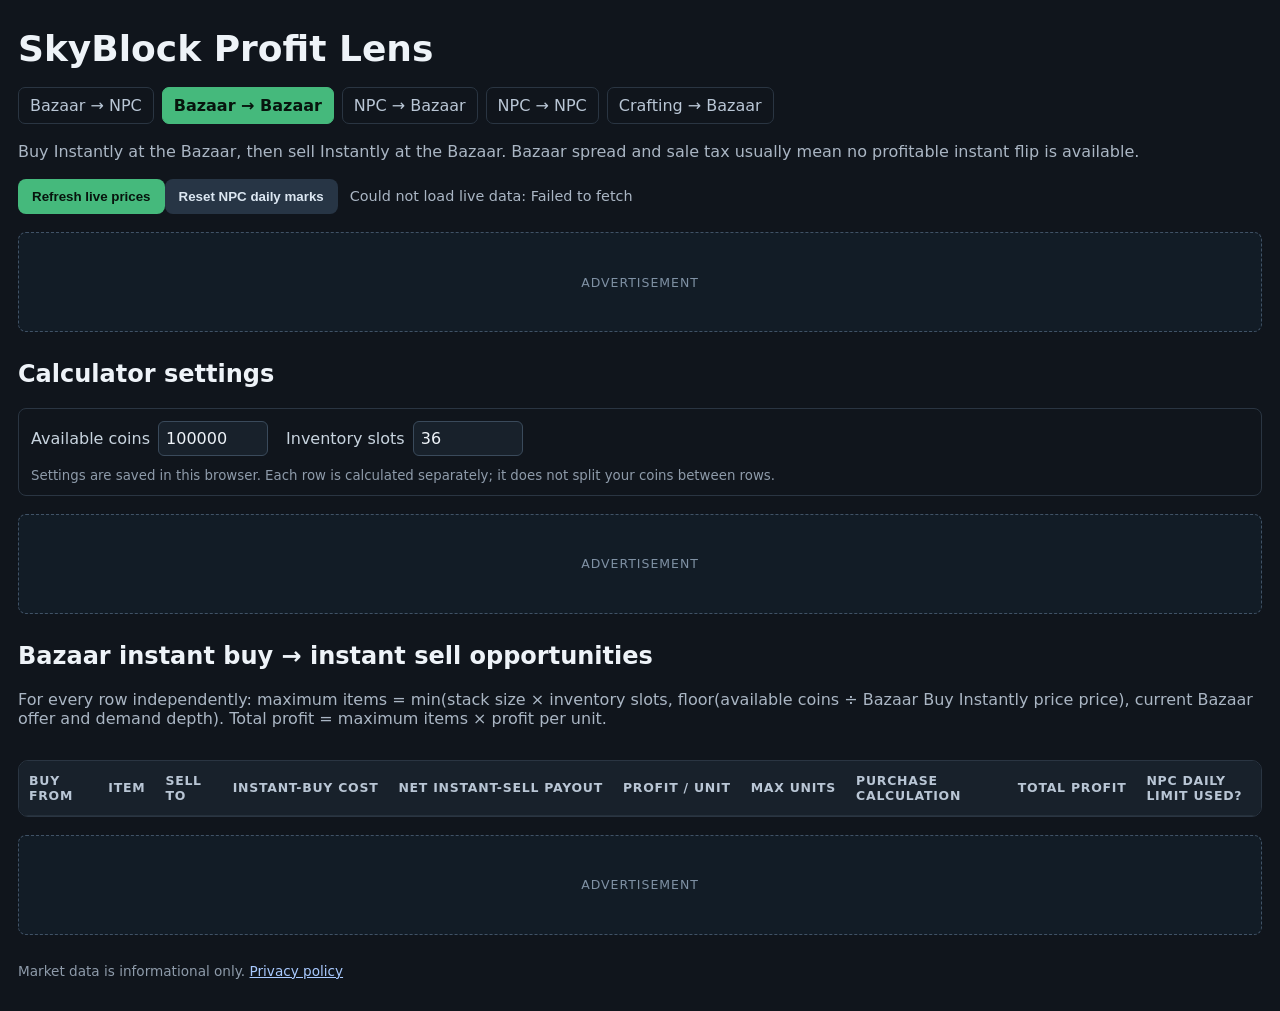
==== docs/bazaar-to-bazaar.html @ baac5933 "Apply NPC daily caps and simplify route columns" ====
<!doctype html><html lang="en"><head><meta charset="utf-8"><meta name="viewport" content="width=device-width, initial-scale=1"><title>SkyBlock Bazaar to Bazaar Profit Calculator</title><script async data-adsense-loader="true" src="https://pagead2.googlesyndication.com/pagead/js/adsbygoogle.js?client=ca-pub-4658532603581606" crossorigin="anonymous"></script><link rel="stylesheet" href="./styles.css"></head><body data-route="bazaar_to_bazaar"><h1>SkyBlock Profit Lens</h1><nav aria-label="Profit methods"><a href="./" data-route-link="bazaar_to_npc">Bazaar → NPC</a><a href="./bazaar-to-bazaar.html" data-route-link="bazaar_to_bazaar">Bazaar → Bazaar</a><a href="./npc-to-bazaar.html" data-route-link="npc_to_bazaar">NPC → Bazaar</a><a href="./npc-to-npc.html" data-route-link="npc_to_npc">NPC → NPC</a><a href="./crafting.html" data-route-link="crafting">Crafting → Bazaar</a></nav><p id="intro"></p><button id="refresh">Refresh live prices</button><button id="reset-npc-marks" class="secondary" type="button">Reset NPC daily marks</button><span id="status">Loading...</span><div class="ad-slot" data-ad-slot="header"><span>Advertisement</span></div><aside class="ad-slot ad-rail ad-rail-left" data-ad-slot="left_rail"><span>Advertisement</span></aside><aside class="ad-slot ad-rail ad-rail-right" data-ad-slot="right_rail"><span>Advertisement</span></aside><h2>Calculator settings</h2><div class="settings"><label>Available coins <input id="available-coins" type="number" min="0" step="1" value="100000"></label><label>Inventory slots <input id="inventory-slots" type="number" min="1" max="36" step="1" value="36"></label><small>Settings are saved in this browser. Each row is calculated separately; it does not split your coins between rows.</small></div><div class="ad-slot" data-ad-slot="settings"><span>Advertisement</span></div><h2 id="method-title"></h2><p id="formula-note"></p><div id="summary" class="summary"></div><div class="table-wrap"><table><thead><tr><th id="buy-from-header">Buy from</th><th id="item-header">Item</th><th id="sell-to-header">Sell to</th><th id="buy-header" class="coins">Buy / unit</th><th id="sell-header" class="coins">Sell / unit</th><th id="profit-header" class="coins">Profit / unit</th><th id="max-header" class="coins">Max units</th><th>Purchase calculation</th><th class="coins">Total profit</th><th id="daily-header">NPC daily limit used?</th></tr></thead><tbody id="results"></tbody></table></div><div class="ad-slot" data-ad-slot="footer"><span>Advertisement</span></div><footer>Market data is informational only. <a href="./privacy.html">Privacy policy</a></footer><script src="./adsense-config.js"></script><script src="./app.js"></script></body></html>
---- docs/styles.css ----
:root { color-scheme: dark; font-family: Inter, system-ui, sans-serif; }
* { box-sizing: border-box; }
body { max-width: 1400px; margin: 0 auto; padding: 28px 18px; background: #10151c; color: #eef3f8; }
h1 { margin: 0; font-size: clamp(1.55rem, 4vw, 2.25rem); }
h2 { margin-top: 28px; } p { color: #aab6c4; margin: 8px 0 18px; }
nav { display: flex; flex-wrap: wrap; gap: 8px; margin: 18px 0; }
nav a { color: #b9c6d5; text-decoration: none; padding: 8px 11px; border: 1px solid #2a3542; border-radius: 7px; }
nav a.active { color: #07140d; background: #45b97c; border-color: #45b97c; font-weight: 700; }
button { border: 0; border-radius: 8px; background: #45b97c; color: #07140d; font-weight: 700; padding: 10px 14px; cursor: pointer; }
button:disabled { opacity: .6; cursor: wait; } #status { margin-left: 12px; color: #aab6c4; font-size: .9rem; }
.settings { display:flex; align-items:center; flex-wrap:wrap; gap:12px 18px; padding:12px; border:1px solid #2a3542; border-radius:8px; }
.settings label { display:flex; align-items:center; gap:8px; color:#c8d4df; }.settings input { width:110px; border:1px solid #3a4a5b; border-radius:6px; background:#18212b; color:#eef3f8; padding:7px; font:inherit; }.settings small{color:#8e9baa;flex-basis:100%}
.summary { display:flex; flex-wrap:wrap; gap:10px; margin:12px 0; color:#c8d4df; }.summary span{padding:8px 10px;background:#18212b;border-radius:7px;font-variant-numeric:tabular-nums}
.source { min-width: 145px; color: #d5e0eb; white-space: nowrap; }
.table-wrap { margin-top:14px; border:1px solid #2a3542; border-radius:10px; overflow-x:auto; } table{width:100%;min-width:1180px;border-collapse:collapse} th,td{padding:12px 10px;text-align:left;border-bottom:1px solid #25303b} th{background:#18212b;color:#b9c6d5;font-size:.78rem;letter-spacing:.06em;text-transform:uppercase}tr:last-child td{border-bottom:0}tr:hover td{background:#17212b}.coins{text-align:right;font-variant-numeric:tabular-nums;white-space:nowrap}.profit{color:#72e3a4;font-weight:700}.formula{color:#a9caff;white-space:nowrap}.error{color:#ff8e8e}
.ad-slot { min-height:100px; display:grid; place-items:center; margin:18px 0; border:1px dashed #405266; border-radius:8px; background:#121c26; color:#7f91a4; font-size:.78rem; letter-spacing:.08em; text-transform:uppercase }.ad-slot:has(ins){display:block;min-height:0;border-style:solid}.ad-slot.ad-preview{border-color:#7d65d8;background:#1d1835;color:#d4c7ff}.ad-rail{display:none;position:fixed;top:150px;width:140px;min-height:600px;z-index:2}.ad-rail-left{left:max(12px,calc(50vw - 900px))}.ad-rail-right{right:max(12px,calc(50vw - 900px))}@media (min-width:1750px){.ad-rail{display:grid}}footer{margin:28px 0 4px;color:#8e9baa;font-size:.85rem}footer a{color:#a9caff}

.secondary { background: #273545; color: #dce7f2; }
.limit-used td { opacity: .52; }
td:has(input[type="checkbox"]) { text-align: center; }
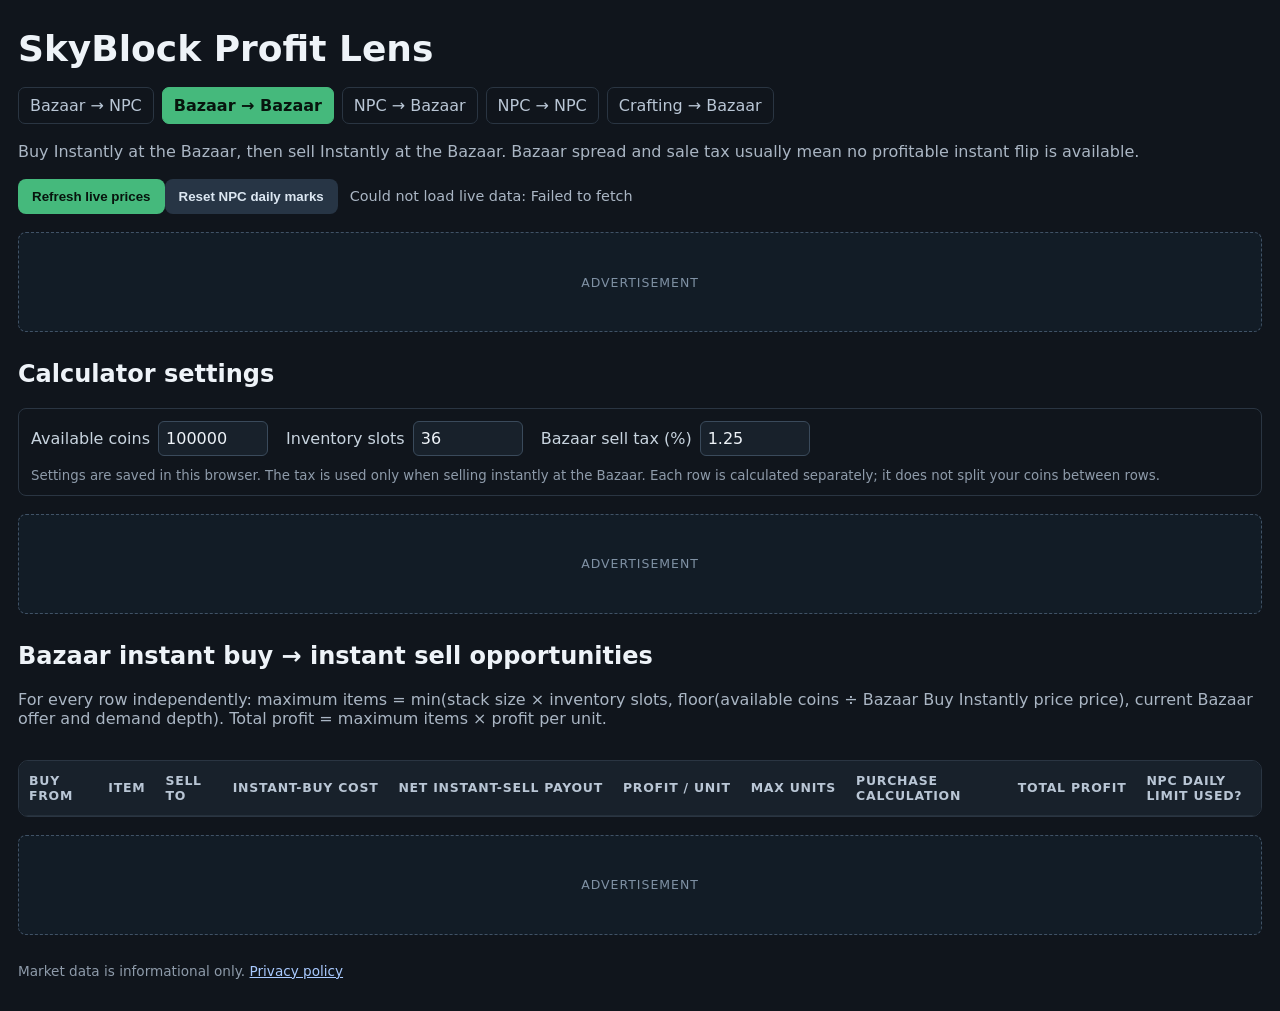
==== commit 34f0963f: "Add configurable Bazaar sale tax" ====
--- a/docs/bazaar-to-bazaar.html
+++ b/docs/bazaar-to-bazaar.html
@@ -1 +1 @@
-<!doctype html><html lang="en"><head><meta charset="utf-8"><meta name="viewport" content="width=device-width, initial-scale=1"><title>SkyBlock Bazaar to Bazaar Profit Calculator</title><script async data-adsense-loader="true" src="https://pagead2.googlesyndication.com/pagead/js/adsbygoogle.js?client=ca-pub-4658532603581606" crossorigin="anonymous"></script><link rel="stylesheet" href="./styles.css"></head><body data-route="bazaar_to_bazaar"><h1>SkyBlock Profit Lens</h1><nav aria-label="Profit methods"><a href="./" data-route-link="bazaar_to_npc">Bazaar → NPC</a><a href="./bazaar-to-bazaar.html" data-route-link="bazaar_to_bazaar">Bazaar → Bazaar</a><a href="./npc-to-bazaar.html" data-route-link="npc_to_bazaar">NPC → Bazaar</a><a href="./npc-to-npc.html" data-route-link="npc_to_npc">NPC → NPC</a><a href="./crafting.html" data-route-link="crafting">Crafting → Bazaar</a></nav><p id="intro"></p><button id="refresh">Refresh live prices</button><button id="reset-npc-marks" class="secondary" type="button">Reset NPC daily marks</button><span id="status">Loading...</span><div class="ad-slot" data-ad-slot="header"><span>Advertisement</span></div><aside class="ad-slot ad-rail ad-rail-left" data-ad-slot="left_rail"><span>Advertisement</span></aside><aside class="ad-slot ad-rail ad-rail-right" data-ad-slot="right_rail"><span>Advertisement</span></aside><h2>Calculator settings</h2><div class="settings"><label>Available coins <input id="available-coins" type="number" min="0" step="1" value="100000"></label><label>Inventory slots <input id="inventory-slots" type="number" min="1" max="36" step="1" value="36"></label><small>Settings are saved in this browser. Each row is calculated separately; it does not split your coins between rows.</small></div><div class="ad-slot" data-ad-slot="settings"><span>Advertisement</span></div><h2 id="method-title"></h2><p id="formula-note"></p><div id="summary" class="summary"></div><div class="table-wrap"><table><thead><tr><th id="buy-from-header">Buy from</th><th id="item-header">Item</th><th id="sell-to-header">Sell to</th><th id="buy-header" class="coins">Buy / unit</th><th id="sell-header" class="coins">Sell / unit</th><th id="profit-header" class="coins">Profit / unit</th><th id="max-header" class="coins">Max units</th><th>Purchase calculation</th><th class="coins">Total profit</th><th id="daily-header">NPC daily limit used?</th></tr></thead><tbody id="results"></tbody></table></div><div class="ad-slot" data-ad-slot="footer"><span>Advertisement</span></div><footer>Market data is informational only. <a href="./privacy.html">Privacy policy</a></footer><script src="./adsense-config.js"></script><script src="./app.js"></script></body></html>
+<!doctype html><html lang="en"><head><meta charset="utf-8"><meta name="viewport" content="width=device-width, initial-scale=1"><title>SkyBlock Bazaar to Bazaar Profit Calculator</title><script async data-adsense-loader="true" src="https://pagead2.googlesyndication.com/pagead/js/adsbygoogle.js?client=ca-pub-4658532603581606" crossorigin="anonymous"></script><link rel="stylesheet" href="./styles.css"></head><body data-route="bazaar_to_bazaar"><h1>SkyBlock Profit Lens</h1><nav aria-label="Profit methods"><a href="./" data-route-link="bazaar_to_npc">Bazaar → NPC</a><a href="./bazaar-to-bazaar.html" data-route-link="bazaar_to_bazaar">Bazaar → Bazaar</a><a href="./npc-to-bazaar.html" data-route-link="npc_to_bazaar">NPC → Bazaar</a><a href="./npc-to-npc.html" data-route-link="npc_to_npc">NPC → NPC</a><a href="./crafting.html" data-route-link="crafting">Crafting → Bazaar</a></nav><p id="intro"></p><button id="refresh">Refresh live prices</button><button id="reset-npc-marks" class="secondary" type="button">Reset NPC daily marks</button><span id="status">Loading...</span><div class="ad-slot" data-ad-slot="header"><span>Advertisement</span></div><aside class="ad-slot ad-rail ad-rail-left" data-ad-slot="left_rail"><span>Advertisement</span></aside><aside class="ad-slot ad-rail ad-rail-right" data-ad-slot="right_rail"><span>Advertisement</span></aside><h2>Calculator settings</h2><div class="settings"><label>Available coins <input id="available-coins" type="number" min="0" step="1" value="100000"></label><label>Inventory slots <input id="inventory-slots" type="number" min="1" max="36" step="1" value="36"></label><label>Bazaar sell tax (%) <input id="bazaar-tax" type="number" min="0" max="100" step="0.01" value="1.25"></label><small>Settings are saved in this browser. The tax is used only when selling instantly at the Bazaar. Each row is calculated separately; it does not split your coins between rows.</small></div><div class="ad-slot" data-ad-slot="settings"><span>Advertisement</span></div><h2 id="method-title"></h2><p id="formula-note"></p><div id="summary" class="summary"></div><div class="table-wrap"><table><thead><tr><th id="buy-from-header">Buy from</th><th id="item-header">Item</th><th id="sell-to-header">Sell to</th><th id="buy-header" class="coins">Buy / unit</th><th id="sell-header" class="coins">Sell / unit</th><th id="profit-header" class="coins">Profit / unit</th><th id="max-header" class="coins">Max units</th><th>Purchase calculation</th><th class="coins">Total profit</th><th id="daily-header">NPC daily limit used?</th></tr></thead><tbody id="results"></tbody></table></div><div class="ad-slot" data-ad-slot="footer"><span>Advertisement</span></div><footer>Market data is informational only. <a href="./privacy.html">Privacy policy</a></footer><script src="./adsense-config.js"></script><script src="./app.js"></script></body></html>
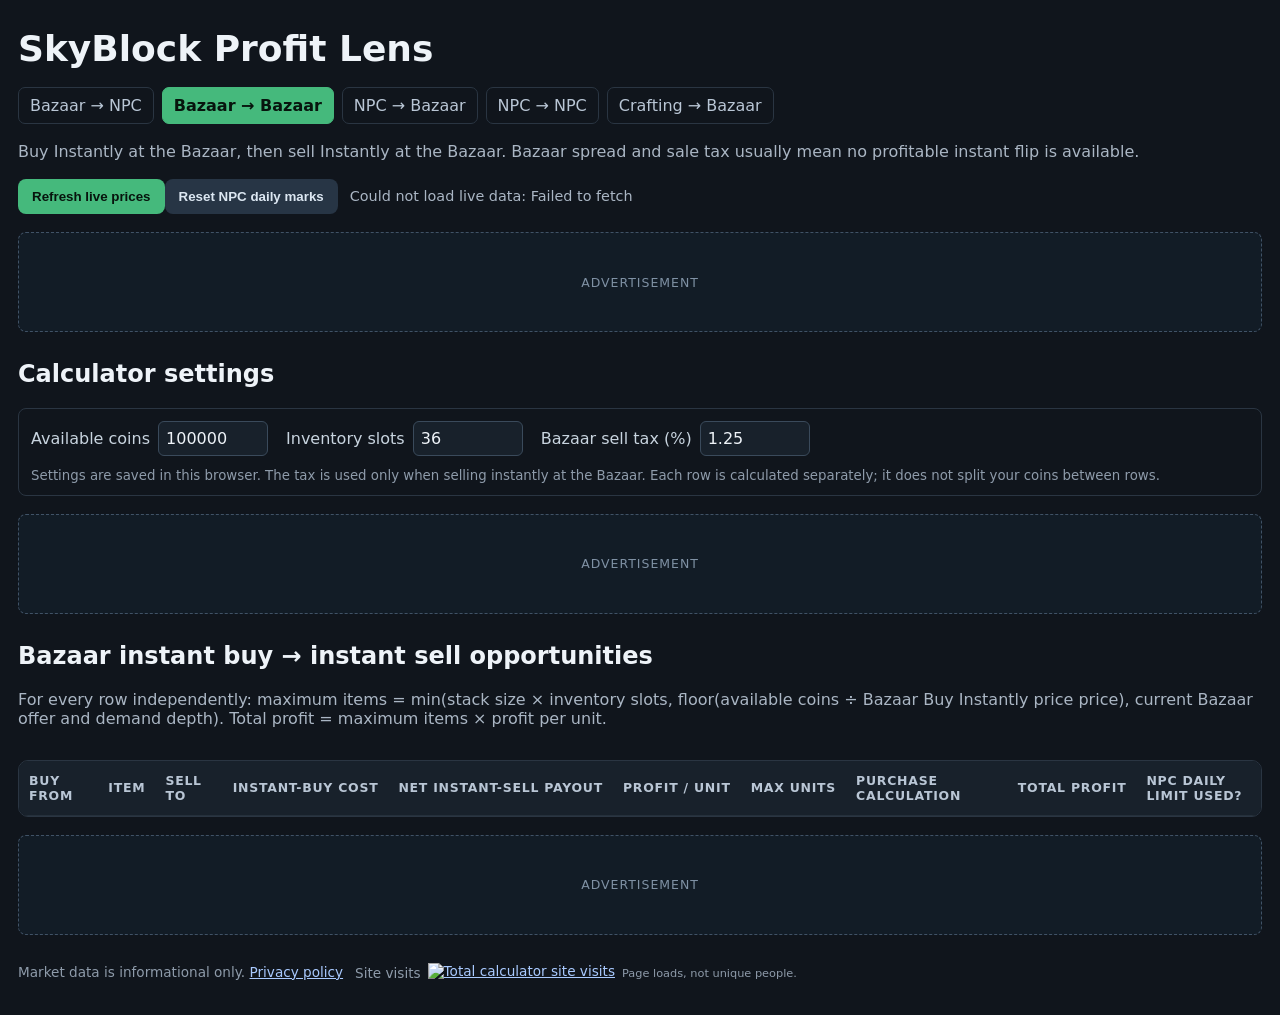
==== commit 1f465c50: "Show visit counter on calculator pages" ====
--- a/docs/bazaar-to-bazaar.html
+++ b/docs/bazaar-to-bazaar.html
@@ -1 +1 @@
-<!doctype html><html lang="en"><head><meta charset="utf-8"><meta name="viewport" content="width=device-width, initial-scale=1"><title>SkyBlock Bazaar to Bazaar Profit Calculator</title><script async data-adsense-loader="true" src="https://pagead2.googlesyndication.com/pagead/js/adsbygoogle.js?client=ca-pub-4658532603581606" crossorigin="anonymous"></script><link rel="stylesheet" href="./styles.css"></head><body data-route="bazaar_to_bazaar"><h1>SkyBlock Profit Lens</h1><nav aria-label="Profit methods"><a href="./" data-route-link="bazaar_to_npc">Bazaar → NPC</a><a href="./bazaar-to-bazaar.html" data-route-link="bazaar_to_bazaar">Bazaar → Bazaar</a><a href="./npc-to-bazaar.html" data-route-link="npc_to_bazaar">NPC → Bazaar</a><a href="./npc-to-npc.html" data-route-link="npc_to_npc">NPC → NPC</a><a href="./crafting.html" data-route-link="crafting">Crafting → Bazaar</a></nav><p id="intro"></p><button id="refresh">Refresh live prices</button><button id="reset-npc-marks" class="secondary" type="button">Reset NPC daily marks</button><span id="status">Loading...</span><div class="ad-slot" data-ad-slot="header"><span>Advertisement</span></div><aside class="ad-slot ad-rail ad-rail-left" data-ad-slot="left_rail"><span>Advertisement</span></aside><aside class="ad-slot ad-rail ad-rail-right" data-ad-slot="right_rail"><span>Advertisement</span></aside><h2>Calculator settings</h2><div class="settings"><label>Available coins <input id="available-coins" type="number" min="0" step="1" value="100000"></label><label>Inventory slots <input id="inventory-slots" type="number" min="1" max="36" step="1" value="36"></label><label>Bazaar sell tax (%) <input id="bazaar-tax" type="number" min="0" max="100" step="0.01" value="1.25"></label><small>Settings are saved in this browser. The tax is used only when selling instantly at the Bazaar. Each row is calculated separately; it does not split your coins between rows.</small></div><div class="ad-slot" data-ad-slot="settings"><span>Advertisement</span></div><h2 id="method-title"></h2><p id="formula-note"></p><div id="summary" class="summary"></div><div class="table-wrap"><table><thead><tr><th id="buy-from-header">Buy from</th><th id="item-header">Item</th><th id="sell-to-header">Sell to</th><th id="buy-header" class="coins">Buy / unit</th><th id="sell-header" class="coins">Sell / unit</th><th id="profit-header" class="coins">Profit / unit</th><th id="max-header" class="coins">Max units</th><th>Purchase calculation</th><th class="coins">Total profit</th><th id="daily-header">NPC daily limit used?</th></tr></thead><tbody id="results"></tbody></table></div><div class="ad-slot" data-ad-slot="footer"><span>Advertisement</span></div><footer>Market data is informational only. <a href="./privacy.html">Privacy policy</a></footer><script src="./adsense-config.js"></script><script src="./app.js"></script></body></html>
+<!doctype html><html lang="en"><head><meta charset="utf-8"><meta name="viewport" content="width=device-width, initial-scale=1"><title>SkyBlock Bazaar to Bazaar Profit Calculator</title><script async data-adsense-loader="true" src="https://pagead2.googlesyndication.com/pagead/js/adsbygoogle.js?client=ca-pub-4658532603581606" crossorigin="anonymous"></script><link rel="stylesheet" href="./styles.css"></head><body data-route="bazaar_to_bazaar"><h1>SkyBlock Profit Lens</h1><nav aria-label="Profit methods"><a href="./" data-route-link="bazaar_to_npc">Bazaar → NPC</a><a href="./bazaar-to-bazaar.html" data-route-link="bazaar_to_bazaar">Bazaar → Bazaar</a><a href="./npc-to-bazaar.html" data-route-link="npc_to_bazaar">NPC → Bazaar</a><a href="./npc-to-npc.html" data-route-link="npc_to_npc">NPC → NPC</a><a href="./crafting.html" data-route-link="crafting">Crafting → Bazaar</a></nav><p id="intro"></p><button id="refresh">Refresh live prices</button><button id="reset-npc-marks" class="secondary" type="button">Reset NPC daily marks</button><span id="status">Loading...</span><div class="ad-slot" data-ad-slot="header"><span>Advertisement</span></div><aside class="ad-slot ad-rail ad-rail-left" data-ad-slot="left_rail"><span>Advertisement</span></aside><aside class="ad-slot ad-rail ad-rail-right" data-ad-slot="right_rail"><span>Advertisement</span></aside><h2>Calculator settings</h2><div class="settings"><label>Available coins <input id="available-coins" type="number" min="0" step="1" value="100000"></label><label>Inventory slots <input id="inventory-slots" type="number" min="1" max="36" step="1" value="36"></label><label>Bazaar sell tax (%) <input id="bazaar-tax" type="number" min="0" max="100" step="0.01" value="1.25"></label><small>Settings are saved in this browser. The tax is used only when selling instantly at the Bazaar. Each row is calculated separately; it does not split your coins between rows.</small></div><div class="ad-slot" data-ad-slot="settings"><span>Advertisement</span></div><h2 id="method-title"></h2><p id="formula-note"></p><div id="summary" class="summary"></div><div class="table-wrap"><table><thead><tr><th id="buy-from-header">Buy from</th><th id="item-header">Item</th><th id="sell-to-header">Sell to</th><th id="buy-header" class="coins">Buy / unit</th><th id="sell-header" class="coins">Sell / unit</th><th id="profit-header" class="coins">Profit / unit</th><th id="max-header" class="coins">Max units</th><th>Purchase calculation</th><th class="coins">Total profit</th><th id="daily-header">NPC daily limit used?</th></tr></thead><tbody id="results"></tbody></table></div><div class="ad-slot" data-ad-slot="footer"><span>Advertisement</span></div><footer>Market data is informational only. <a href="./privacy.html">Privacy policy</a><span class="visit-counter"><span>Site visits</span><a href="https://hits.sh/omkarrajeshkokane.github.io/hypixel-skyblock-profit-lens/" target="_blank" rel="noopener noreferrer"><img src="https://hits.sh/omkarrajeshkokane.github.io/hypixel-skyblock-profit-lens.svg?view=total&amp;style=flat-square&amp;label=Visits&amp;color=3bc480&amp;labelColor=182230" alt="Total calculator site visits" loading="lazy"></a><small>Page loads, not unique people.</small></span></footer><script src="./adsense-config.js"></script><script src="./app.js?v=recipe-audit-20260804"></script></body></html>
--- a/docs/styles.css
+++ b/docs/styles.css
@@ -18,3 +18,5 @@
 .secondary { background: #273545; color: #dce7f2; }
 .limit-used td { opacity: .52; }
 td:has(input[type="checkbox"]) { text-align: center; }
+
+.visit-counter{display:inline-flex;align-items:center;gap:7px;margin-left:12px;vertical-align:middle}.visit-counter img{display:block;height:20px;max-width:100%}.visit-counter small{color:#8e9baa}
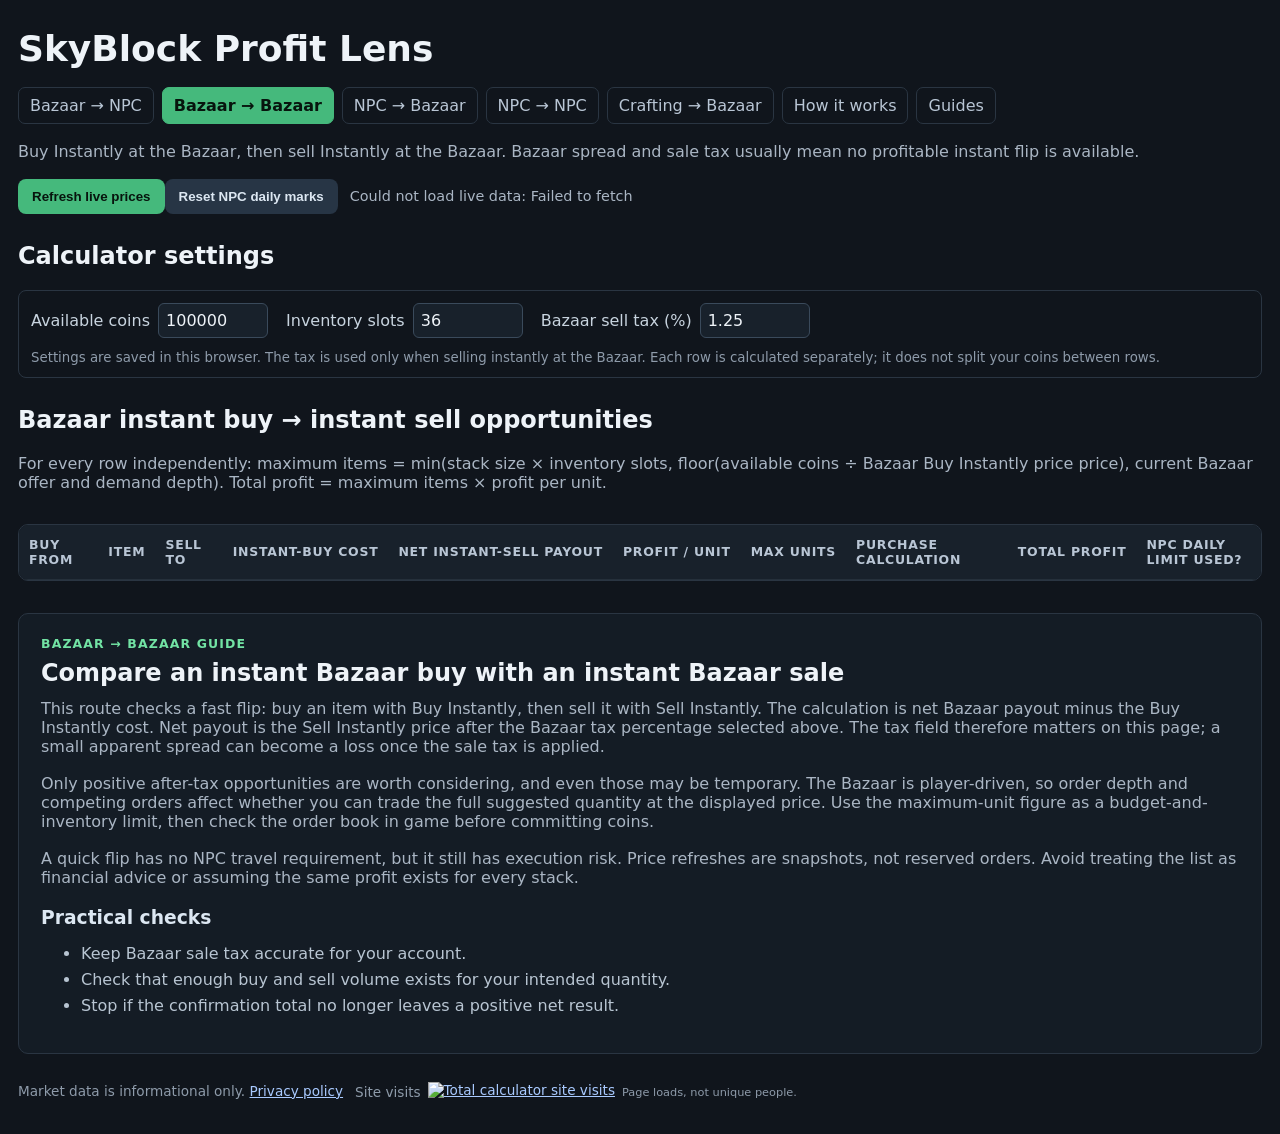
==== commit cd4bc55f: "Improve calculator content for AdSense review" ====
--- a/docs/bazaar-to-bazaar.html
+++ b/docs/bazaar-to-bazaar.html
@@ -1 +1 @@
-<!doctype html><html lang="en"><head><meta charset="utf-8"><meta name="viewport" content="width=device-width, initial-scale=1"><title>SkyBlock Bazaar to Bazaar Profit Calculator</title><script async data-adsense-loader="true" src="https://pagead2.googlesyndication.com/pagead/js/adsbygoogle.js?client=ca-pub-4658532603581606" crossorigin="anonymous"></script><link rel="stylesheet" href="./styles.css"></head><body data-route="bazaar_to_bazaar"><h1>SkyBlock Profit Lens</h1><nav aria-label="Profit methods"><a href="./" data-route-link="bazaar_to_npc">Bazaar → NPC</a><a href="./bazaar-to-bazaar.html" data-route-link="bazaar_to_bazaar">Bazaar → Bazaar</a><a href="./npc-to-bazaar.html" data-route-link="npc_to_bazaar">NPC → Bazaar</a><a href="./npc-to-npc.html" data-route-link="npc_to_npc">NPC → NPC</a><a href="./crafting.html" data-route-link="crafting">Crafting → Bazaar</a></nav><p id="intro"></p><button id="refresh">Refresh live prices</button><button id="reset-npc-marks" class="secondary" type="button">Reset NPC daily marks</button><span id="status">Loading...</span><div class="ad-slot" data-ad-slot="header"><span>Advertisement</span></div><aside class="ad-slot ad-rail ad-rail-left" data-ad-slot="left_rail"><span>Advertisement</span></aside><aside class="ad-slot ad-rail ad-rail-right" data-ad-slot="right_rail"><span>Advertisement</span></aside><h2>Calculator settings</h2><div class="settings"><label>Available coins <input id="available-coins" type="number" min="0" step="1" value="100000"></label><label>Inventory slots <input id="inventory-slots" type="number" min="1" max="36" step="1" value="36"></label><label>Bazaar sell tax (%) <input id="bazaar-tax" type="number" min="0" max="100" step="0.01" value="1.25"></label><small>Settings are saved in this browser. The tax is used only when selling instantly at the Bazaar. Each row is calculated separately; it does not split your coins between rows.</small></div><div class="ad-slot" data-ad-slot="settings"><span>Advertisement</span></div><h2 id="method-title"></h2><p id="formula-note"></p><div id="summary" class="summary"></div><div class="table-wrap"><table><thead><tr><th id="buy-from-header">Buy from</th><th id="item-header">Item</th><th id="sell-to-header">Sell to</th><th id="buy-header" class="coins">Buy / unit</th><th id="sell-header" class="coins">Sell / unit</th><th id="profit-header" class="coins">Profit / unit</th><th id="max-header" class="coins">Max units</th><th>Purchase calculation</th><th class="coins">Total profit</th><th id="daily-header">NPC daily limit used?</th></tr></thead><tbody id="results"></tbody></table></div><div class="ad-slot" data-ad-slot="footer"><span>Advertisement</span></div><footer>Market data is informational only. <a href="./privacy.html">Privacy policy</a><span class="visit-counter"><span>Site visits</span><a href="https://hits.sh/omkarrajeshkokane.github.io/hypixel-skyblock-profit-lens/" target="_blank" rel="noopener noreferrer"><img src="https://hits.sh/omkarrajeshkokane.github.io/hypixel-skyblock-profit-lens.svg?view=total&amp;style=flat-square&amp;label=Visits&amp;color=3bc480&amp;labelColor=182230" alt="Total calculator site visits" loading="lazy"></a><small>Page loads, not unique people.</small></span></footer><script src="./adsense-config.js"></script><script src="./app.js?v=recipe-audit-20260804"></script></body></html>
+<!doctype html><html lang="en"><head><meta charset="utf-8"><meta name="viewport" content="width=device-width, initial-scale=1"><meta name="google-adsense-account" content="ca-pub-4658532603581606"><title>SkyBlock Bazaar to Bazaar Profit Calculator</title><script async data-adsense-loader="true" src="https://pagead2.googlesyndication.com/pagead/js/adsbygoogle.js?client=ca-pub-4658532603581606" crossorigin="anonymous"></script><link rel="stylesheet" href="./styles.css"></head><body data-route="bazaar_to_bazaar"><h1>SkyBlock Profit Lens</h1><nav aria-label="Profit methods"><a href="./" data-route-link="bazaar_to_npc">Bazaar → NPC</a><a href="./bazaar-to-bazaar.html" data-route-link="bazaar_to_bazaar">Bazaar → Bazaar</a><a href="./npc-to-bazaar.html" data-route-link="npc_to_bazaar">NPC → Bazaar</a><a href="./npc-to-npc.html" data-route-link="npc_to_npc">NPC → NPC</a><a href="./crafting.html" data-route-link="crafting">Crafting → Bazaar</a><a href="../how-it-works.html">How it works</a><a href="../guides.html">Guides</a></nav><p id="intro"></p><button id="refresh">Refresh live prices</button><button id="reset-npc-marks" class="secondary" type="button">Reset NPC daily marks</button><span id="status">Loading...</span><h2>Calculator settings</h2><div class="settings"><label>Available coins <input id="available-coins" type="number" min="0" step="1" value="100000"></label><label>Inventory slots <input id="inventory-slots" type="number" min="1" max="36" step="1" value="36"></label><label>Bazaar sell tax (%) <input id="bazaar-tax" type="number" min="0" max="100" step="0.01" value="1.25"></label><small>Settings are saved in this browser. The tax is used only when selling instantly at the Bazaar. Each row is calculated separately; it does not split your coins between rows.</small></div><h2 id="method-title"></h2><p id="formula-note"></p><div id="summary" class="summary"></div><div class="table-wrap"><table><thead><tr><th id="buy-from-header">Buy from</th><th id="item-header">Item</th><th id="sell-to-header">Sell to</th><th id="buy-header" class="coins">Buy / unit</th><th id="sell-header" class="coins">Sell / unit</th><th id="profit-header" class="coins">Profit / unit</th><th id="max-header" class="coins">Max units</th><th>Purchase calculation</th><th class="coins">Total profit</th><th id="daily-header">NPC daily limit used?</th></tr></thead><tbody id="results"></tbody></table></div><section class="route-guide"><p class="eyebrow">Bazaar → Bazaar guide</p><h2>Compare an instant Bazaar buy with an instant Bazaar sale</h2><p>This route checks a fast flip: buy an item with Buy Instantly, then sell it with Sell Instantly. The calculation is net Bazaar payout minus the Buy Instantly cost. Net payout is the Sell Instantly price after the Bazaar tax percentage selected above. The tax field therefore matters on this page; a small apparent spread can become a loss once the sale tax is applied.</p><p>Only positive after-tax opportunities are worth considering, and even those may be temporary. The Bazaar is player-driven, so order depth and competing orders affect whether you can trade the full suggested quantity at the displayed price. Use the maximum-unit figure as a budget-and-inventory limit, then check the order book in game before committing coins.</p><p>A quick flip has no NPC travel requirement, but it still has execution risk. Price refreshes are snapshots, not reserved orders. Avoid treating the list as financial advice or assuming the same profit exists for every stack.</p><h3>Practical checks</h3><ul><li>Keep Bazaar sale tax accurate for your account.</li><li>Check that enough buy and sell volume exists for your intended quantity.</li><li>Stop if the confirmation total no longer leaves a positive net result.</li></ul></section><footer>Market data is informational only. <a href="./privacy.html">Privacy policy</a><span class="visit-counter"><span>Site visits</span><a href="https://hits.sh/omkarrajeshkokane.github.io/hypixel-skyblock-profit-lens/" target="_blank" rel="noopener noreferrer"><img src="https://hits.sh/omkarrajeshkokane.github.io/hypixel-skyblock-profit-lens.svg?view=total&amp;style=flat-square&amp;label=Visits&amp;color=3bc480&amp;labelColor=182230" alt="Total calculator site visits" loading="lazy"></a><small>Page loads, not unique people.</small></span></footer><script src="./adsense-config.js"></script><script src="./app.js?v=recipe-audit-20260804"></script></body></html>
--- a/docs/styles.css
+++ b/docs/styles.css
@@ -20,3 +20,7 @@
 td:has(input[type="checkbox"]) { text-align: center; }
 
 .visit-counter{display:inline-flex;align-items:center;gap:7px;margin-left:12px;vertical-align:middle}.visit-counter img{display:block;height:20px;max-width:100%}.visit-counter small{color:#8e9baa}
+
+.home-visit-counter{margin:0 0 16px;padding:10px 12px;border:1px solid #2a3542;border-radius:8px;background:#18212b;width:fit-content}.home-visit-counter strong{color:#dce7f2}
+
+.route-guide{margin:32px 0 22px;padding:22px;border:1px solid #2a3542;border-radius:10px;background:#141c25}.route-guide h2{margin:4px 0 12px}.route-guide h3{margin:20px 0 8px;color:#dce7f2}.route-guide li{margin:7px 0;color:#b8c5d2}.route-guide .eyebrow{margin:0 0 8px;color:#72e3a4;font-size:.78rem;font-weight:700;letter-spacing:.09em;text-transform:uppercase}
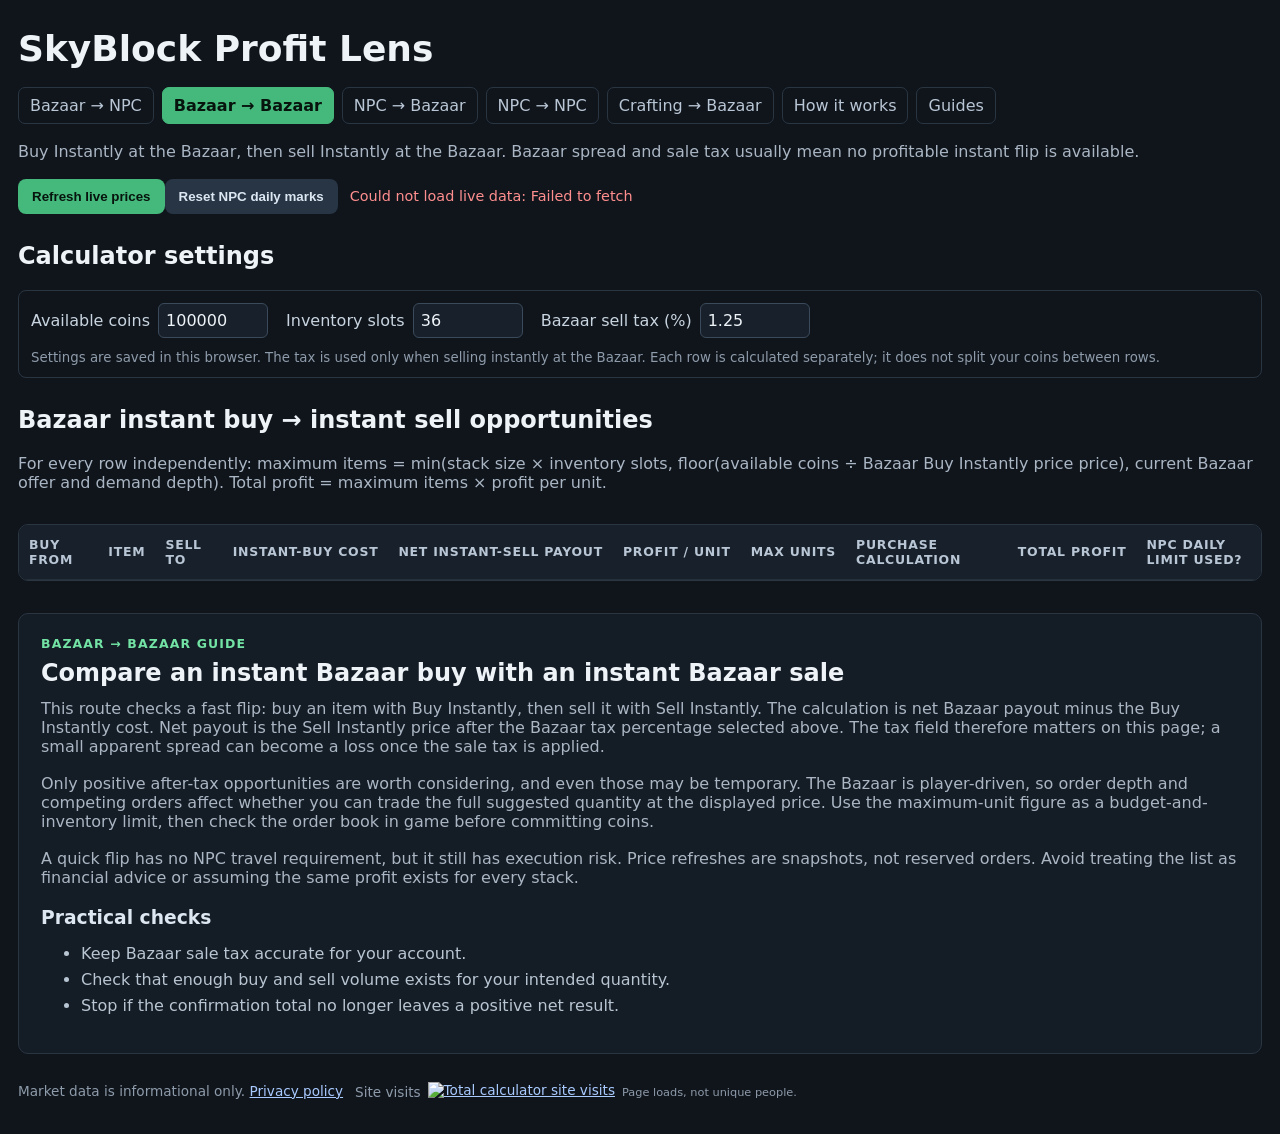
==== commit 3212b2fd: "Fix calculator reliability and prepare AdSense site content" ====
--- a/docs/bazaar-to-bazaar.html
+++ b/docs/bazaar-to-bazaar.html
@@ -1 +1 @@
-<!doctype html><html lang="en"><head><meta charset="utf-8"><meta name="viewport" content="width=device-width, initial-scale=1"><meta name="google-adsense-account" content="ca-pub-4658532603581606"><title>SkyBlock Bazaar to Bazaar Profit Calculator</title><script async data-adsense-loader="true" src="https://pagead2.googlesyndication.com/pagead/js/adsbygoogle.js?client=ca-pub-4658532603581606" crossorigin="anonymous"></script><link rel="stylesheet" href="./styles.css"></head><body data-route="bazaar_to_bazaar"><h1>SkyBlock Profit Lens</h1><nav aria-label="Profit methods"><a href="./" data-route-link="bazaar_to_npc">Bazaar → NPC</a><a href="./bazaar-to-bazaar.html" data-route-link="bazaar_to_bazaar">Bazaar → Bazaar</a><a href="./npc-to-bazaar.html" data-route-link="npc_to_bazaar">NPC → Bazaar</a><a href="./npc-to-npc.html" data-route-link="npc_to_npc">NPC → NPC</a><a href="./crafting.html" data-route-link="crafting">Crafting → Bazaar</a><a href="../how-it-works.html">How it works</a><a href="../guides.html">Guides</a></nav><p id="intro"></p><button id="refresh">Refresh live prices</button><button id="reset-npc-marks" class="secondary" type="button">Reset NPC daily marks</button><span id="status">Loading...</span><h2>Calculator settings</h2><div class="settings"><label>Available coins <input id="available-coins" type="number" min="0" step="1" value="100000"></label><label>Inventory slots <input id="inventory-slots" type="number" min="1" max="36" step="1" value="36"></label><label>Bazaar sell tax (%) <input id="bazaar-tax" type="number" min="0" max="100" step="0.01" value="1.25"></label><small>Settings are saved in this browser. The tax is used only when selling instantly at the Bazaar. Each row is calculated separately; it does not split your coins between rows.</small></div><h2 id="method-title"></h2><p id="formula-note"></p><div id="summary" class="summary"></div><div class="table-wrap"><table><thead><tr><th id="buy-from-header">Buy from</th><th id="item-header">Item</th><th id="sell-to-header">Sell to</th><th id="buy-header" class="coins">Buy / unit</th><th id="sell-header" class="coins">Sell / unit</th><th id="profit-header" class="coins">Profit / unit</th><th id="max-header" class="coins">Max units</th><th>Purchase calculation</th><th class="coins">Total profit</th><th id="daily-header">NPC daily limit used?</th></tr></thead><tbody id="results"></tbody></table></div><section class="route-guide"><p class="eyebrow">Bazaar → Bazaar guide</p><h2>Compare an instant Bazaar buy with an instant Bazaar sale</h2><p>This route checks a fast flip: buy an item with Buy Instantly, then sell it with Sell Instantly. The calculation is net Bazaar payout minus the Buy Instantly cost. Net payout is the Sell Instantly price after the Bazaar tax percentage selected above. The tax field therefore matters on this page; a small apparent spread can become a loss once the sale tax is applied.</p><p>Only positive after-tax opportunities are worth considering, and even those may be temporary. The Bazaar is player-driven, so order depth and competing orders affect whether you can trade the full suggested quantity at the displayed price. Use the maximum-unit figure as a budget-and-inventory limit, then check the order book in game before committing coins.</p><p>A quick flip has no NPC travel requirement, but it still has execution risk. Price refreshes are snapshots, not reserved orders. Avoid treating the list as financial advice or assuming the same profit exists for every stack.</p><h3>Practical checks</h3><ul><li>Keep Bazaar sale tax accurate for your account.</li><li>Check that enough buy and sell volume exists for your intended quantity.</li><li>Stop if the confirmation total no longer leaves a positive net result.</li></ul></section><footer>Market data is informational only. <a href="./privacy.html">Privacy policy</a><span class="visit-counter"><span>Site visits</span><a href="https://hits.sh/omkarrajeshkokane.github.io/hypixel-skyblock-profit-lens/" target="_blank" rel="noopener noreferrer"><img src="https://hits.sh/omkarrajeshkokane.github.io/hypixel-skyblock-profit-lens.svg?view=total&amp;style=flat-square&amp;label=Visits&amp;color=3bc480&amp;labelColor=182230" alt="Total calculator site visits" loading="lazy"></a><small>Page loads, not unique people.</small></span></footer><script src="./adsense-config.js"></script><script src="./app.js?v=recipe-audit-20260804"></script></body></html>
+<!doctype html><html lang="en"><head><meta charset="utf-8"><meta name="viewport" content="width=device-width, initial-scale=1"><meta name="google-adsense-account" content="ca-pub-4658532603581606"><title>SkyBlock Bazaar to Bazaar Profit Calculator</title><script async data-adsense-loader="true" src="https://pagead2.googlesyndication.com/pagead/js/adsbygoogle.js?client=ca-pub-4658532603581606" crossorigin="anonymous"></script><link rel="stylesheet" href="./styles.css"></head><body data-route="bazaar_to_bazaar"><h1>SkyBlock Profit Lens</h1><nav aria-label="Profit methods"><a href="./" data-route-link="bazaar_to_npc">Bazaar → NPC</a><a href="./bazaar-to-bazaar.html" data-route-link="bazaar_to_bazaar">Bazaar → Bazaar</a><a href="./npc-to-bazaar.html" data-route-link="npc_to_bazaar">NPC → Bazaar</a><a href="./npc-to-npc.html" data-route-link="npc_to_npc">NPC → NPC</a><a href="./crafting.html" data-route-link="crafting">Crafting → Bazaar</a><a href="./how-it-works.html">How it works</a><a href="./guides.html">Guides</a></nav><noscript><p>This live calculator needs JavaScript. You can still read the route guide below and the <a href="./guides.html">worked examples</a>.</p></noscript><p id="intro"></p><button id="refresh">Refresh live prices</button><button id="reset-npc-marks" class="secondary" type="button">Reset NPC daily marks</button><span id="status" role="status" aria-live="polite">Loading...</span><h2>Calculator settings</h2><div class="settings"><label>Available coins <input id="available-coins" type="number" min="0" step="1" value="100000"></label><label>Inventory slots <input id="inventory-slots" type="number" min="1" max="36" step="1" value="36"></label><label>Bazaar sell tax (%) <input id="bazaar-tax" type="number" min="0" max="100" step="0.01" value="1.25"></label><small>Settings are saved in this browser. The tax is used only when selling instantly at the Bazaar. Each row is calculated separately; it does not split your coins between rows.</small></div><h2 id="method-title"></h2><p id="formula-note"></p><div id="summary" class="summary"></div><div class="table-wrap"><table><thead><tr><th id="buy-from-header">Buy from</th><th id="item-header">Item</th><th id="sell-to-header">Sell to</th><th id="buy-header" class="coins">Buy / unit</th><th id="sell-header" class="coins">Sell / unit</th><th id="profit-header" class="coins">Profit / unit</th><th id="max-header" class="coins">Max units</th><th>Purchase calculation</th><th class="coins">Total profit</th><th id="daily-header">NPC daily limit used?</th></tr></thead><tbody id="results"></tbody></table></div><section class="route-guide"><p class="eyebrow">Bazaar → Bazaar guide</p><h2>Compare an instant Bazaar buy with an instant Bazaar sale</h2><p>This route checks a fast flip: buy an item with Buy Instantly, then sell it with Sell Instantly. The calculation is net Bazaar payout minus the Buy Instantly cost. Net payout is the Sell Instantly price after the Bazaar tax percentage selected above. The tax field therefore matters on this page; a small apparent spread can become a loss once the sale tax is applied.</p><p>Only positive after-tax opportunities are worth considering, and even those may be temporary. The Bazaar is player-driven, so order depth and competing orders affect whether you can trade the full suggested quantity at the displayed price. Use the maximum-unit figure as a budget-and-inventory limit, then check the order book in game before committing coins.</p><p>A quick flip has no NPC travel requirement, but it still has execution risk. Price refreshes are snapshots, not reserved orders. Avoid treating the list as financial advice or assuming the same profit exists for every stack.</p><h3>Practical checks</h3><ul><li>Keep Bazaar sale tax accurate for your account.</li><li>Check that enough buy and sell volume exists for your intended quantity.</li><li>Stop if the confirmation total no longer leaves a positive net result.</li></ul></section><footer>Market data is informational only. <a href="./privacy.html">Privacy policy</a><span class="visit-counter"><span>Site visits</span><a href="https://hits.sh/omkarrajeshkokane.github.io/hypixel-skyblock-profit-lens/" target="_blank" rel="noopener noreferrer"><img src="https://hits.sh/omkarrajeshkokane.github.io/hypixel-skyblock-profit-lens.svg?view=total&amp;style=flat-square&amp;label=Visits&amp;color=3bc480&amp;labelColor=182230" alt="Total calculator site visits" loading="lazy"></a><small>Page loads, not unique people.</small></span></footer><script src="./adsense_config.js"></script><script src="./app.js?v=readiness-20261016"></script></body></html>
--- a/docs/styles.css
+++ b/docs/styles.css
@@ -24,3 +24,5 @@
 .home-visit-counter{margin:0 0 16px;padding:10px 12px;border:1px solid #2a3542;border-radius:8px;background:#18212b;width:fit-content}.home-visit-counter strong{color:#dce7f2}
 
 .route-guide{margin:32px 0 22px;padding:22px;border:1px solid #2a3542;border-radius:10px;background:#141c25}.route-guide h2{margin:4px 0 12px}.route-guide h3{margin:20px 0 8px;color:#dce7f2}.route-guide li{margin:7px 0;color:#b8c5d2}.route-guide .eyebrow{margin:0 0 8px;color:#72e3a4;font-size:.78rem;font-weight:700;letter-spacing:.09em;text-transform:uppercase}
+
+.reading { max-width: 850px; line-height: 1.7; } a { color: #a9caff; } .reading li { margin: 8px 0; } #status.error { color: #ff8e8e; }
